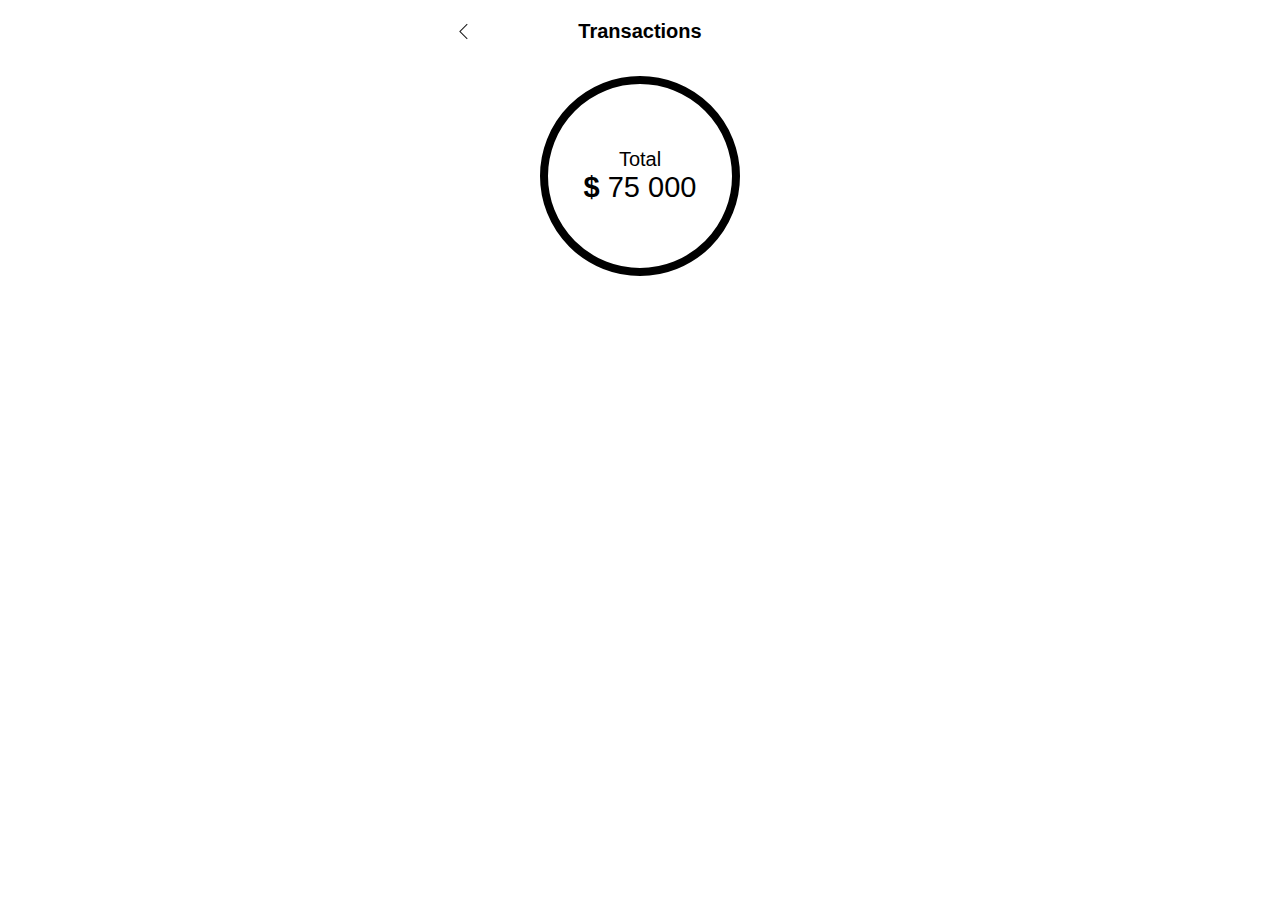
==== trancitions.html @ 33bb0d31 "Se completa el banner de trancition" ====
<!DOCTYPE html>
<html lang="en">

<head>
    <meta charset="UTF-8">
    <meta http-equiv="X-UA-Compatible" content="IE=edge">
    <meta name="viewport" content="width=device-width, initial-scale=1.0">
    <title>Document</title>

    <link rel="stylesheet" href="./css/trancitions.css">
    <link rel="stylesheet" href="./css/config.css">
</head>

<body>

    <div class="trancition">
        <div class="banner">
            <img src="./img/trancitions/flecha.png" alt="" class="flecha_regresar">
            <h2 class="titulo">Transactions</h2>
            <div class="circulo">
                <span class="total">Total</span>
                <span class="moneda"><b>$</b> 75 000</span>
            </div>
        </div>
    </div>

</body>

</html>
---- css/trancitions.css ----
.trancition {
    max-width: 48rem;
    height: 32rem;
    position: relative;
    padding: 2rem;

    display: flex;
    flex-direction: column;
    align-items: center;
}

.flecha_regresar {
    width: 2.3rem;
    position: absolute;
    top: 2rem;
    left: 2rem;
}

.trancition .titulo {
    font-size: 2rem;
    font-weight: 900;
    text-align: center;
}

.circulo {
    width: 20rem;
    height: 20rem;
    border: 8px solid black;
    border-radius: 100%;
    margin-top: 3.3rem;

    display: flex;
    flex-direction: column;
    align-items: center;
    justify-content: center;
}

.total {
    font-size: 2rem;
}

.moneda {
    font-size: 2.9rem;
}
---- css/config.css ----
* {
    margin: 0;
    padding: 0;
    box-sizing: border-box;
}

html,
body {
    max-width: 41.4rem;
    margin: auto;
    font-size: 10px;
    font-family: 'Reem Kufi', sans-serif;
}

:root {
    --color1: #000000;
    --color2: #fff;
}
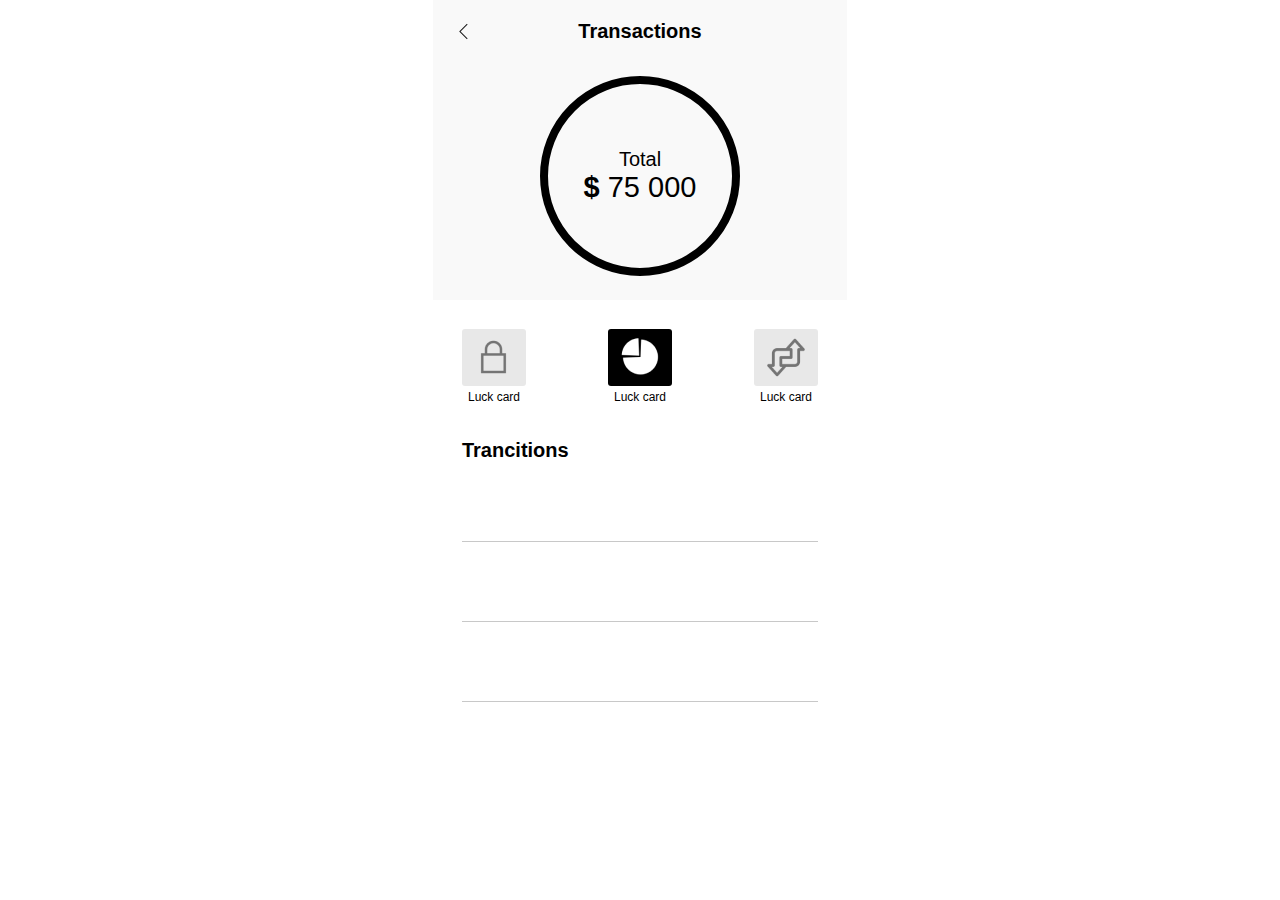
==== commit 7409f74c: "Se completa la sección del prime div hijo" ====
--- a/trancitions.html
+++ b/trancitions.html
@@ -23,6 +23,33 @@
             </div>
         </div>
     </div>
+    <div class="opciones">
+        <div class="item bo_borde item1">
+            <div>
+                <div class="caja-img">
+                    <img src="./img/trancitions/Lock.png" alt="">
+                </div>
+                <span class="leyenda">Luck card</span>
+            </div>
+            <div>
+                <div class="caja-img caja-img2">
+                    <img src="./img/trancitions/Pie_Chart.png" alt="">
+                </div>
+                <span class="leyenda">Luck card</span>
+            </div>
+            <div>
+                <div class="caja-img">
+                    <img src="./img/trancitions/Change.png" alt="">
+                </div>
+                <span class="leyenda">Luck card</span>
+            </div>
+        </div>
+        <h2>Trancitions</h2>
+        <div class="item"></div>
+        <div class="item"></div>
+        <div class="item"></div>
+        <div class="item bo_borde"></div>
+    </div>
 
 </body>
 
--- a/css/trancitions.css
+++ b/css/trancitions.css
@@ -1,12 +1,13 @@
 .trancition {
     max-width: 48rem;
-    height: 32rem;
+    height: 30rem;
     position: relative;
     padding: 2rem;
 
     display: flex;
     flex-direction: column;
     align-items: center;
+    background-color: #F9F9F9;
 }
 
 .flecha_regresar {
@@ -41,4 +42,65 @@
 
 .moneda {
     font-size: 2.9rem;
+}
+
+/* SECCIÓN DE OPCIONES */
+
+.opciones {
+    background-color: #fff;
+    width: 100%;
+    padding: 7%;
+
+    display: flex;
+    flex-direction: column;
+    align-items: center;
+}
+
+.opciones h2 {
+    width: 100%;
+    text-align: left;
+    font-size: 2rem;
+    margin-top: 3rem;
+}
+
+.item {
+    width: 100%;
+    height: 8rem;
+    border-bottom: 1px solid rgb(200, 200, 200);
+}
+
+.bo_borde {
+    border: none;
+}
+
+.item div {
+    width: 6.4rem;
+    display: flex;
+    flex-direction: column;
+    align-items: center;
+}
+
+.item1 {
+    display: flex;
+    justify-content: space-between;
+}
+
+.caja-img {
+    width: 6.4rem;
+    height: 5.7rem;
+    background-color: #e6e6e6e6;
+    border-radius: 3px;
+
+    display: flex;
+    justify-content: center;
+    align-items: center;
+}
+
+.caja-img2 {
+    background-color: black;
+}
+
+.leyenda {
+    font-size: 1.2rem;
+    margin-top: 0.4rem;
 }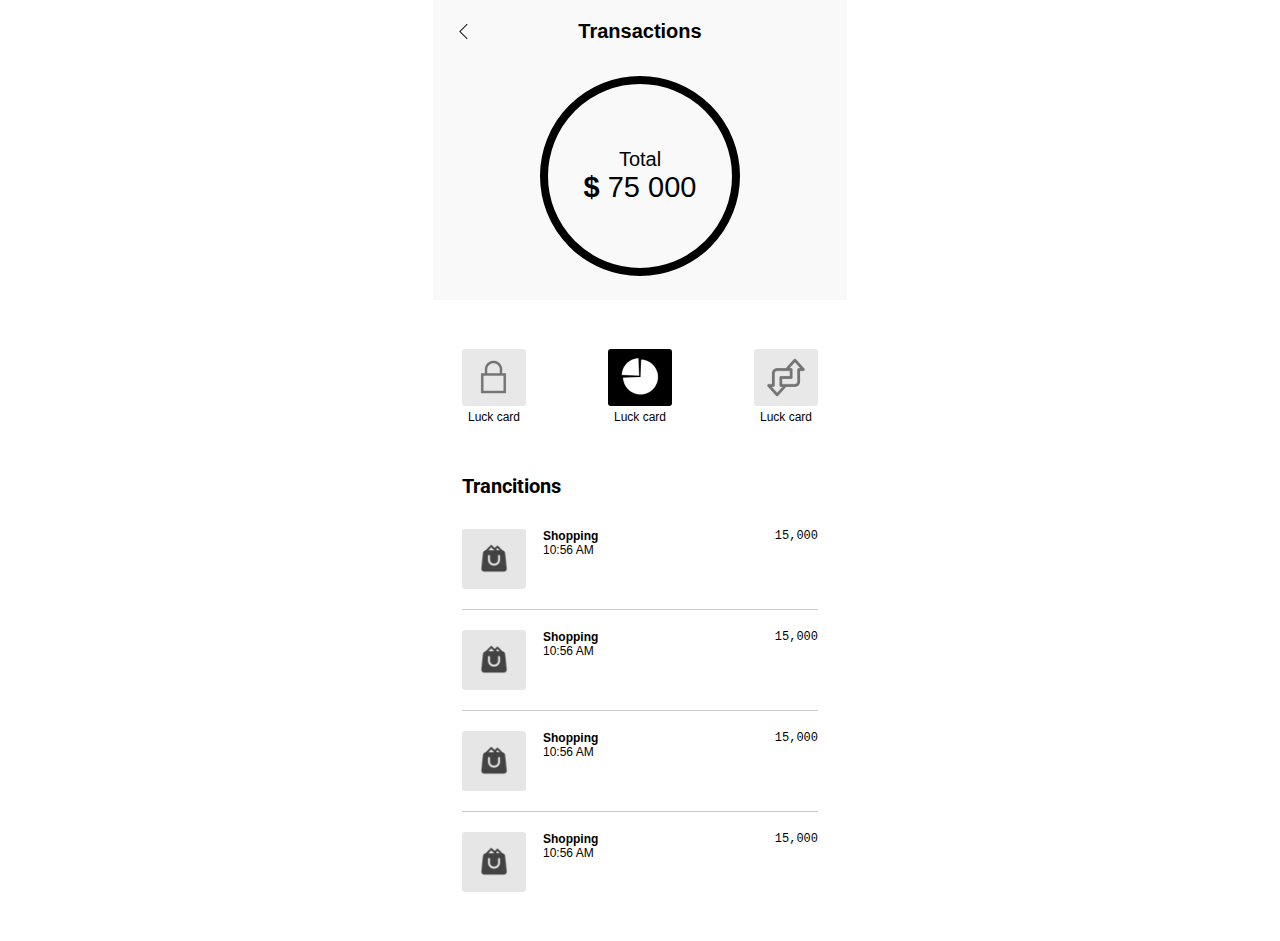
==== commit 4686a34f: "trabajo completado" ====
--- a/trancitions.html
+++ b/trancitions.html
@@ -9,6 +9,12 @@
 
     <link rel="stylesheet" href="./css/trancitions.css">
     <link rel="stylesheet" href="./css/config.css">
+
+    <link rel="preconnect" href="https://fonts.googleapis.com">
+    <link rel="preconnect" href="https://fonts.gstatic.com" crossorigin>
+    <link
+        href="https://fonts.googleapis.com/css2?family=Roboto:ital,wght@0,100;0,300;0,400;0,500;0,700;0,900;1,100;1,300;1,400;1,500;1,700;1,900&family=Ubuntu:ital,wght@0,300;0,400;0,500;0,700;1,300;1,400;1,500;1,700&display=swap"
+        rel="stylesheet">
 </head>
 
 <body>
@@ -45,10 +51,48 @@
             </div>
         </div>
         <h2>Trancitions</h2>
-        <div class="item"></div>
-        <div class="item"></div>
-        <div class="item"></div>
-        <div class="item bo_borde"></div>
+        <div class="item">
+
+            <div class="icono">
+                <img src="./img/trancitions/Shopping_Bag_Full.png" alt="">
+            </div>
+            <div class="texto">
+                <span class="texto_1">Shopping</span>
+                <span class="texto_2">10:56 AM</span>
+            </div>
+            <samp class="precio">15,000</samp>
+
+        </div>
+        <div class="item">
+            <div class="icono">
+                <img src="./img/trancitions/Shopping_Bag_Full.png" alt="">
+            </div>
+            <div class="texto">
+                <span class="texto_1">Shopping</span>
+                <span class="texto_2">10:56 AM</span>
+            </div>
+            <samp class="precio">15,000</samp>
+        </div>
+        <div class="item">
+            <div class="icono">
+                <img src="./img/trancitions/Shopping_Bag_Full.png" alt="">
+            </div>
+            <div class="texto">
+                <span class="texto_1">Shopping</span>
+                <span class="texto_2">10:56 AM</span>
+            </div>
+            <samp class="precio">15,000</samp>
+        </div>
+        <div class="item bo_borde">
+            <div class="icono">
+                <img src="./img/trancitions/Shopping_Bag_Full.png" alt="">
+            </div>
+            <div class="texto">
+                <span class="texto_1">Shopping</span>
+                <span class="texto_2">10:56 AM</span>
+            </div>
+            <samp class="precio">15,000</samp>
+        </div>
     </div>
 
 </body>
--- a/css/trancitions.css
+++ b/css/trancitions.css
@@ -61,12 +61,18 @@
     text-align: left;
     font-size: 2rem;
     margin-top: 3rem;
+    margin-bottom: 1.1rem;
+    font-family: 'Roboto';
 }
 
 .item {
     width: 100%;
-    height: 8rem;
+    height: auto;
     border-bottom: 1px solid rgb(200, 200, 200);
+    padding: 2rem 0rem;
+
+    display: flex;
+    justify-content: space-between;
 }
 
 .bo_borde {
@@ -103,4 +109,40 @@
 .leyenda {
     font-size: 1.2rem;
     margin-top: 0.4rem;
+}
+
+/* TODOS LOS ITEMS */
+.icono {
+    background-color: #E6E6E6;
+    width: 5.3rem;
+    height: 6rem;
+
+    display: flex;
+
+    justify-content: center;
+    border-radius: 3px;
+}
+
+.icono img {
+    width: 5rem;
+}
+
+.texto {
+    margin-right: auto;
+    margin-left: 1.7rem;
+}
+
+.texto_1 {
+    width: 100%;
+    font-size: 1.2rem;
+    font-weight: 600;
+}
+
+.texto_2 {
+    width: 100%;
+    font-size: 1.2rem;
+}
+
+.precio {
+    font-size: 1.2rem;
 }